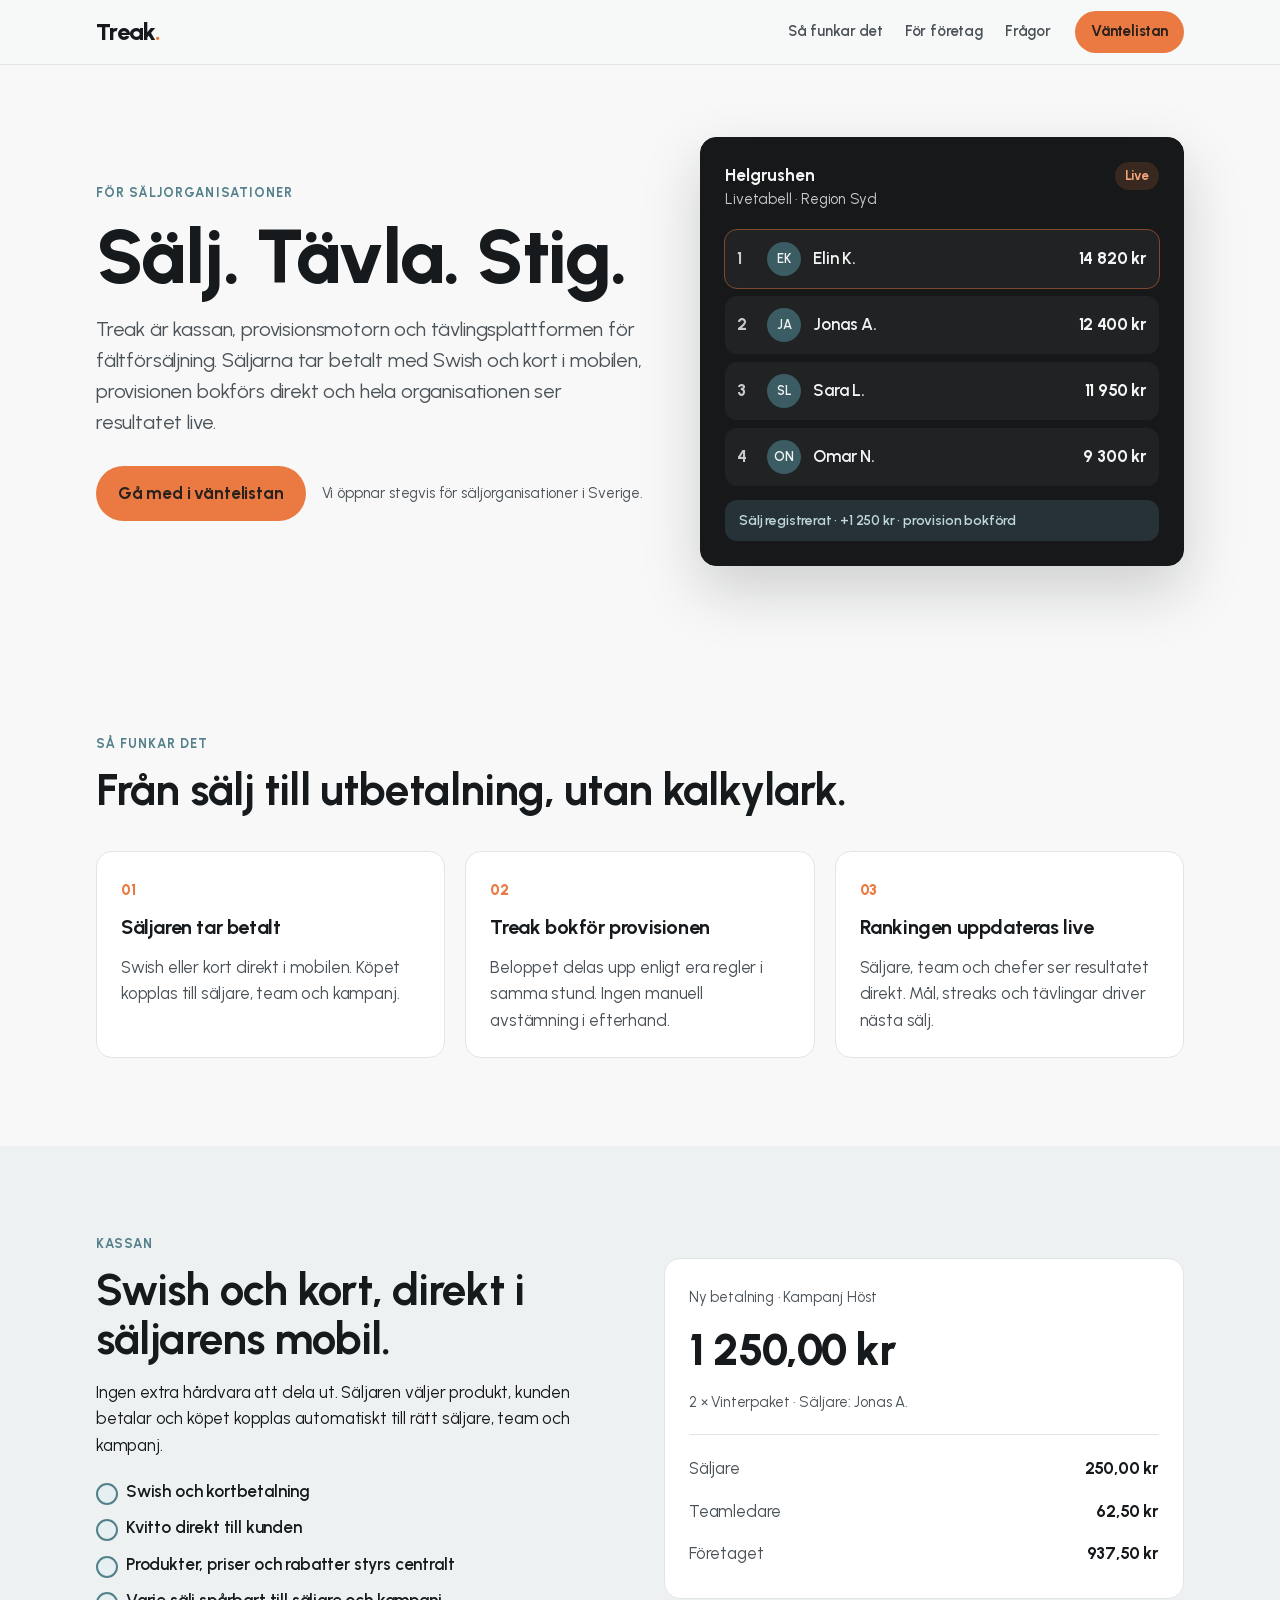
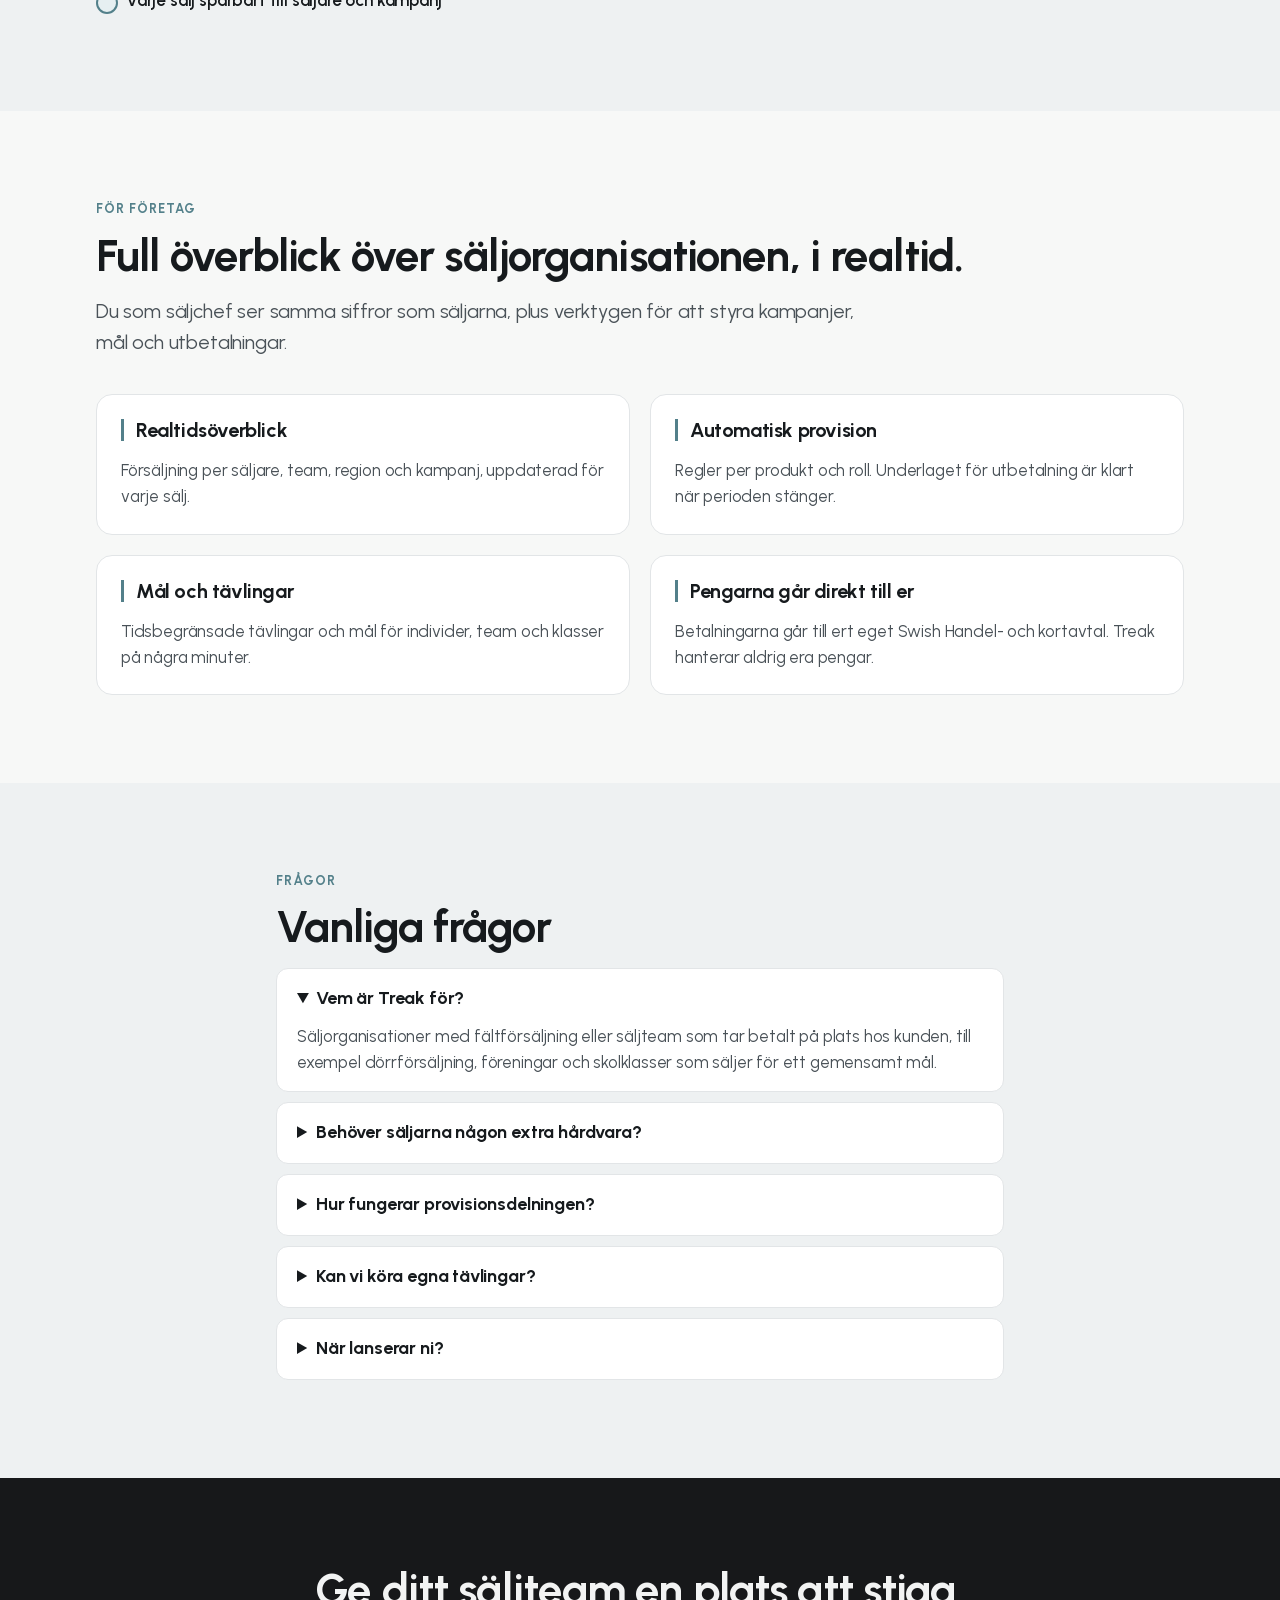
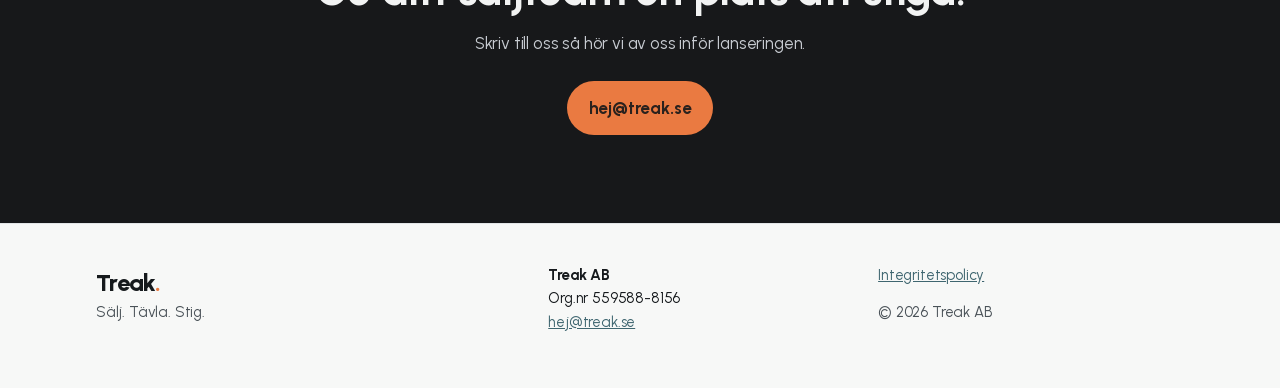
==== index.html @ 94009ffd "treak.se: landing page and privacy policy Co-Authored-By: Claude Opus 5.5 <noreply@anthropic.com>" ====
<!doctype html>
<html lang="sv">
<head>
<meta charset="utf-8">
<meta name="viewport" content="width=device-width, initial-scale=1">
<title>Treak – Sälj. Tävla. Stig.</title>
<meta name="description" content="Treak är kassan, provisionsmotorn och tävlingsplattformen för fältförsäljning. Swish och kort i säljarens mobil, provision som bokförs direkt och resultat live.">
<link rel="icon" href="favicon.svg" type="image/svg+xml">
<link rel="stylesheet" href="style.css">
</head>
<body>
<header class="top">
  <div class="wrap nav">
    <a class="logo" href="./">Treak<span>.</span></a>
    <nav aria-label="Huvudmeny">
      <a href="#sa-funkar-det">Så funkar det</a>
      <a href="#for-foretag">För företag</a>
      <a href="#fragor">Frågor</a>
    </nav>
    <a class="btn small" href="mailto:hej@treak.se?subject=V%C3%A4ntelistan">Väntelistan</a>
  </div>
</header>

<main>
  <section class="hero">
    <div class="wrap hero-grid">
      <div>
        <p class="eyebrow">För säljorganisationer</p>
        <h1>Sälj. Tävla. Stig.</h1>
        <p class="lead">Treak är kassan, provisionsmotorn och tävlingsplattformen för fältförsäljning. Säljarna tar betalt med Swish och kort i mobilen, provisionen bokförs direkt och hela organisationen ser resultatet live.</p>
        <div class="cta-row">
          <a class="btn" href="mailto:hej@treak.se?subject=V%C3%A4ntelistan">Gå med i väntelistan</a>
          <span class="muted">Vi öppnar stegvis för säljorganisationer i Sverige.</span>
        </div>
      </div>
      <div class="card board" aria-label="Exempel på en livetabell">
        <div class="board-head">
          <div>
            <strong>Helgrushen</strong>
            <span class="muted">Livetabell · Region Syd</span>
          </div>
          <span class="live">Live</span>
        </div>
        <ol>
          <li><span class="av">EK</span>Elin K.<b>14 820 kr</b></li>
          <li><span class="av">JA</span>Jonas A.<b>12 400 kr</b></li>
          <li><span class="av">SL</span>Sara L.<b>11 950 kr</b></li>
          <li><span class="av">ON</span>Omar N.<b>9 300 kr</b></li>
        </ol>
        <p class="toast">Sälj registrerat · +1 250 kr · provision bokförd</p>
      </div>
    </div>
  </section>

  <section id="sa-funkar-det" class="section">
    <div class="wrap">
      <p class="eyebrow">Så funkar det</p>
      <h2>Från sälj till utbetalning, utan kalkylark.</h2>
      <div class="grid3">
        <article class="card step"><span class="n">01</span><h3>Säljaren tar betalt</h3><p>Swish eller kort direkt i mobilen. Köpet kopplas till säljare, team och kampanj.</p></article>
        <article class="card step"><span class="n">02</span><h3>Treak bokför provisionen</h3><p>Beloppet delas upp enligt era regler i samma stund. Ingen manuell avstämning i efterhand.</p></article>
        <article class="card step"><span class="n">03</span><h3>Rankingen uppdateras live</h3><p>Säljare, team och chefer ser resultatet direkt. Mål, streaks och tävlingar driver nästa sälj.</p></article>
      </div>
    </div>
  </section>

  <section class="section alt">
    <div class="wrap split">
      <div>
        <p class="eyebrow">Kassan</p>
        <h2>Swish och kort, direkt i säljarens mobil.</h2>
        <p>Ingen extra hårdvara att dela ut. Säljaren väljer produkt, kunden betalar och köpet kopplas automatiskt till rätt säljare, team och kampanj.</p>
        <ul class="checks">
          <li>Swish och kortbetalning</li>
          <li>Kvitto direkt till kunden</li>
          <li>Produkter, priser och rabatter styrs centralt</li>
          <li>Varje sälj spårbart till säljare och kampanj</li>
        </ul>
      </div>
      <div class="card pay" aria-label="Exempel på en betalning">
        <span class="muted">Ny betalning · Kampanj Höst</span>
        <p class="amount">1 250,00 kr</p>
        <span class="muted">2 × Vinterpaket · Säljare: Jonas A.</span>
        <div class="split-list">
          <div><span>Säljare</span><b>250,00 kr</b></div>
          <div><span>Teamledare</span><b>62,50 kr</b></div>
          <div><span>Företaget</span><b>937,50 kr</b></div>
        </div>
      </div>
    </div>
  </section>

  <section id="for-foretag" class="section">
    <div class="wrap">
      <p class="eyebrow">För företag</p>
      <h2>Full överblick över säljorganisationen, i realtid.</h2>
      <p class="lead narrow">Du som säljchef ser samma siffror som säljarna, plus verktygen för att styra kampanjer, mål och utbetalningar.</p>
      <div class="grid2">
        <article class="card feat"><h3>Realtidsöverblick</h3><p>Försäljning per säljare, team, region och kampanj, uppdaterad för varje sälj.</p></article>
        <article class="card feat"><h3>Automatisk provision</h3><p>Regler per produkt och roll. Underlaget för utbetalning är klart när perioden stänger.</p></article>
        <article class="card feat"><h3>Mål och tävlingar</h3><p>Tidsbegränsade tävlingar och mål för individer, team och klasser på några minuter.</p></article>
        <article class="card feat"><h3>Pengarna går direkt till er</h3><p>Betalningarna går till ert eget Swish Handel- och kortavtal. Treak hanterar aldrig era pengar.</p></article>
      </div>
    </div>
  </section>

  <section id="fragor" class="section alt">
    <div class="wrap narrow">
      <p class="eyebrow">Frågor</p>
      <h2>Vanliga frågor</h2>
      <details open><summary>Vem är Treak för?</summary><p>Säljorganisationer med fältförsäljning eller säljteam som tar betalt på plats hos kunden, till exempel dörrförsäljning, föreningar och skolklasser som säljer för ett gemensamt mål.</p></details>
      <details><summary>Behöver säljarna någon extra hårdvara?</summary><p>Nej. Kassan körs i säljarens mobil och tar emot Swish och kort.</p></details>
      <details><summary>Hur fungerar provisionsdelningen?</summary><p>Ni sätter upp regler per produkt, team eller kampanj. Varje sälj bokförs direkt och provisionen fördelas automatiskt enligt reglerna.</p></details>
      <details><summary>Kan vi köra egna tävlingar?</summary><p>Ja. Ni skapar tidsbegränsade tävlingar och mål, och rankingen uppdateras live i appen.</p></details>
      <details><summary>När lanserar ni?</summary><p>Vi öppnar stegvis för säljorganisationer i Sverige under 2027. Hör av dig så kontaktar vi dig.</p></details>
    </div>
  </section>

  <section class="section cta">
    <div class="wrap narrow center">
      <h2>Ge ditt säljteam en plats att stiga.</h2>
      <p>Skriv till oss så hör vi av oss inför lanseringen.</p>
      <a class="btn" href="mailto:hej@treak.se?subject=V%C3%A4ntelistan">hej@treak.se</a>
    </div>
  </section>
</main>

<footer class="foot">
  <div class="wrap foot-grid">
    <div>
      <a class="logo" href="./">Treak<span>.</span></a>
      <p class="muted">Sälj. Tävla. Stig.</p>
    </div>
    <div>
      <p><strong>Treak AB</strong><br>Org.nr 559588-8156<br><a href="mailto:hej@treak.se">hej@treak.se</a></p>
    </div>
    <div>
      <p><a href="integritetspolicy.html">Integritetspolicy</a></p>
      <p class="muted">© 2026 Treak AB</p>
    </div>
  </div>
</footer>
</body>
</html>
---- style.css ----
@font-face {
  font-family: "Urbanist";
  font-style: normal;
  font-weight: 400 800;
  font-display: swap;
  src: url("fonts/urbanist-latin.woff2") format("woff2");
}

:root {
  --bg: #F7F8F7;
  --surface: #FFFFFF;
  --text: #161A1D;
  --text-2: #4A5258;
  --border: #E2E5E7;
  --teal: #53808A;
  --teal-dark: #3F6670;
  --teal-light: #E6EFF1;
  --amber: #EA7A41;
  --olive: #7C8F72;
  --dark: #17181A;
  --dark-2: #202224;
  --radius: 16px;
}

* { box-sizing: border-box; }
html { scroll-behavior: smooth; }
body {
  margin: 0;
  background: var(--bg);
  color: var(--text);
  font-family: "Urbanist", system-ui, -apple-system, sans-serif;
  font-size: 17px;
  line-height: 1.55;
  letter-spacing: -0.01em;
  font-variant-numeric: tabular-nums;
}
a { color: var(--teal-dark); }
h1, h2, h3 { letter-spacing: -0.02em; line-height: 1.1; margin: 0 0 16px; }
h1 { font-size: clamp(44px, 8vw, 76px); font-weight: 800; }
h2 { font-size: clamp(30px, 4.5vw, 44px); font-weight: 700; }
h3 { font-size: 20px; font-weight: 700; }
p { margin: 0 0 14px; }

.wrap { max-width: 1120px; margin: 0 auto; padding: 0 16px; }
.narrow { max-width: 760px; }
.center { text-align: center; }
.muted { color: var(--text-2); font-size: 15px; }
.eyebrow { color: var(--teal); font-weight: 700; text-transform: uppercase; letter-spacing: 0.08em; font-size: 13px; margin-bottom: 12px; }
.lead { font-size: 20px; color: var(--text-2); }

.top { position: sticky; top: 0; z-index: 10; background: rgba(247, 248, 248, 0.92); backdrop-filter: blur(8px); border-bottom: 1px solid var(--border); }
.nav { display: flex; align-items: center; gap: 24px; height: 64px; }
.nav nav { display: flex; gap: 22px; margin-left: auto; }
.nav nav a { color: var(--text-2); text-decoration: none; font-weight: 600; font-size: 15px; }
.nav nav a:hover { color: var(--text); }
.logo { font-weight: 800; font-size: 24px; color: var(--text); text-decoration: none; letter-spacing: -0.03em; }
.logo span { color: var(--amber); }

.btn { display: inline-block; background: var(--amber); color: #2A211D; font-weight: 700; text-decoration: none; padding: 14px 22px; border-radius: 999px; }
.btn:hover { background: #F08A55; color: #2A211D; }
.btn.small { padding: 9px 16px; font-size: 15px; }

.hero { padding: 72px 0 80px; }
.hero-grid { display: grid; grid-template-columns: 1.15fr 1fr; gap: 48px; align-items: center; }
.cta-row { display: flex; flex-wrap: wrap; align-items: center; gap: 16px; margin-top: 28px; }

.card { background: var(--surface); border: 1px solid var(--border); border-radius: var(--radius); padding: 24px; }

.board { background: var(--dark); border-color: var(--dark); color: #F2F3F3; box-shadow: 0 24px 60px rgba(23, 24, 26, 0.18); }
.board .muted { color: #C7CBD1; display: block; }
.board-head { display: flex; justify-content: space-between; align-items: flex-start; margin-bottom: 18px; }
.live { background: rgba(234, 122, 65, 0.16); color: #F5A57C; font-weight: 700; font-size: 13px; padding: 4px 10px; border-radius: 999px; }
.board ol { list-style: none; margin: 0; padding: 0; counter-reset: r; }
.board li { counter-increment: r; display: flex; align-items: center; gap: 12px; padding: 12px; border-radius: 12px; background: var(--dark-2); margin-bottom: 8px; font-weight: 600; }
.board li::before { content: counter(r); width: 18px; color: #C7CBD1; font-weight: 700; }
.board li:first-child { outline: 1px solid rgba(234, 122, 65, 0.5); }
.board li b { margin-left: auto; }
.av { width: 34px; height: 34px; border-radius: 50%; background: #3B5C63; display: grid; place-items: center; font-size: 13px; }
.toast { margin: 14px 0 0; background: rgba(83, 128, 138, 0.25); color: #BFD7DC; padding: 10px 14px; border-radius: 12px; font-size: 14px; font-weight: 600; }

.section { padding: 88px 0; }
.section.alt { background: #EEF1F2; }
.grid3 { display: grid; grid-template-columns: repeat(3, 1fr); gap: 20px; margin-top: 36px; }
.grid2 { display: grid; grid-template-columns: repeat(2, 1fr); gap: 20px; margin-top: 36px; }
.step .n { display: inline-block; color: var(--amber); font-weight: 800; font-size: 15px; margin-bottom: 14px; }
.step p, .feat p { color: var(--text-2); margin: 0; }
.feat h3 { border-left: 3px solid var(--teal); padding-left: 12px; }

.split { display: grid; grid-template-columns: 1fr 1fr; gap: 48px; align-items: center; }
.checks { list-style: none; padding: 0; margin: 20px 0 0; }
.checks li { padding-left: 30px; position: relative; margin-bottom: 10px; font-weight: 600; }
.checks li::before { content: ""; position: absolute; left: 0; top: 5px; width: 18px; height: 18px; border-radius: 50%; background: var(--teal-light); border: 2px solid var(--teal); }
.pay .amount { font-size: 44px; font-weight: 800; margin: 6px 0 4px; letter-spacing: -0.03em; }
.split-list { margin-top: 20px; border-top: 1px solid var(--border); padding-top: 12px; }
.split-list div { display: flex; justify-content: space-between; padding: 8px 0; color: var(--text-2); }
.split-list b { color: var(--text); }

details { background: var(--surface); border: 1px solid var(--border); border-radius: 12px; padding: 16px 20px; margin-bottom: 10px; }
summary { cursor: pointer; font-weight: 700; font-size: 18px; }
details p { margin: 10px 0 0; color: var(--text-2); }

.cta { background: var(--dark); color: #F2F3F3; }
.cta p { color: #C7CBD1; margin-bottom: 24px; }

.foot { padding: 40px 0; border-top: 1px solid var(--border); font-size: 15px; }
.foot-grid { display: grid; grid-template-columns: 1.4fr 1fr 1fr; gap: 24px; }

.doc { padding: 56px 0 80px; }
.doc h1 { font-size: clamp(34px, 6vw, 48px); }
.doc h2 { font-size: 24px; margin-top: 36px; }
.doc ul { padding-left: 22px; }
.doc li { margin-bottom: 6px; }

@media (max-width: 860px) {
  .hero-grid, .split { grid-template-columns: 1fr; gap: 36px; }
  .grid3, .grid2 { grid-template-columns: 1fr; }
  .nav nav { display: none; }
  .nav .btn { margin-left: auto; }
  .hero { padding: 48px 0 56px; }
  .section { padding: 64px 0; }
  .foot-grid { grid-template-columns: 1fr; }
}
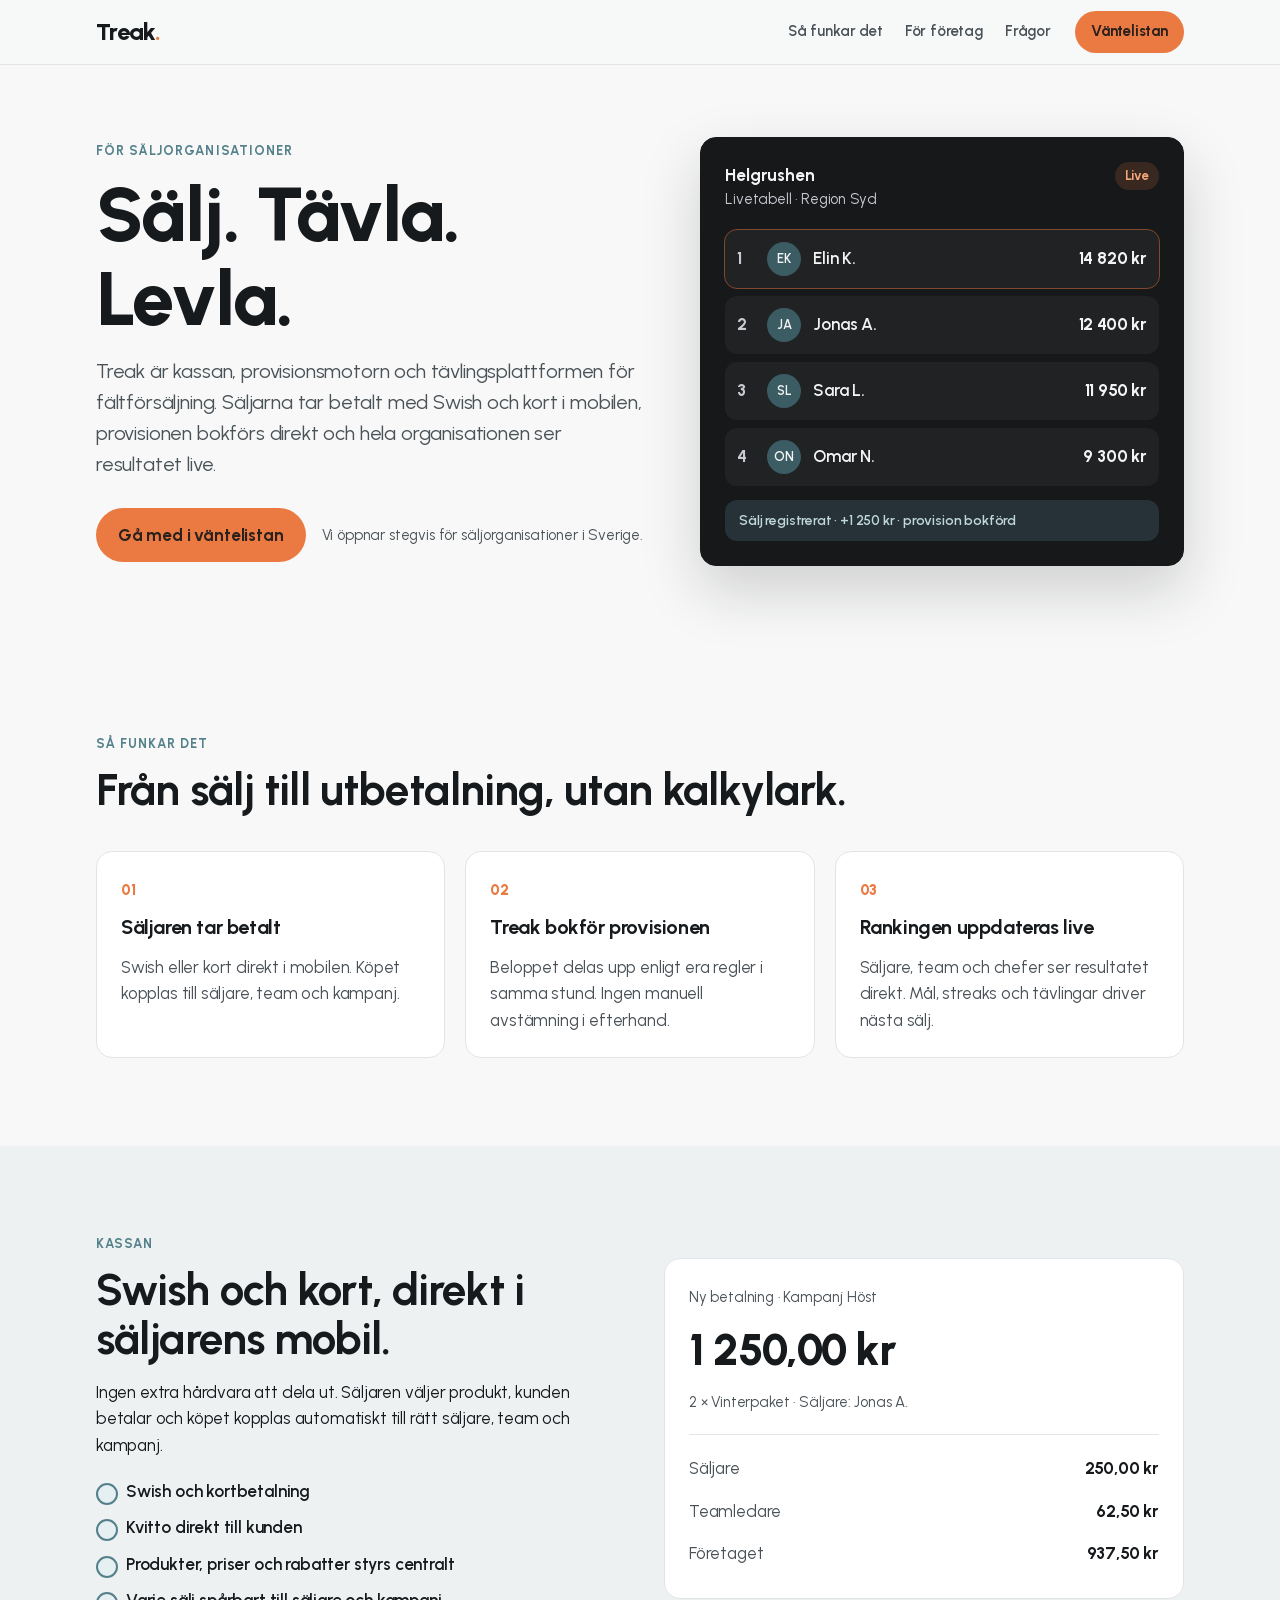
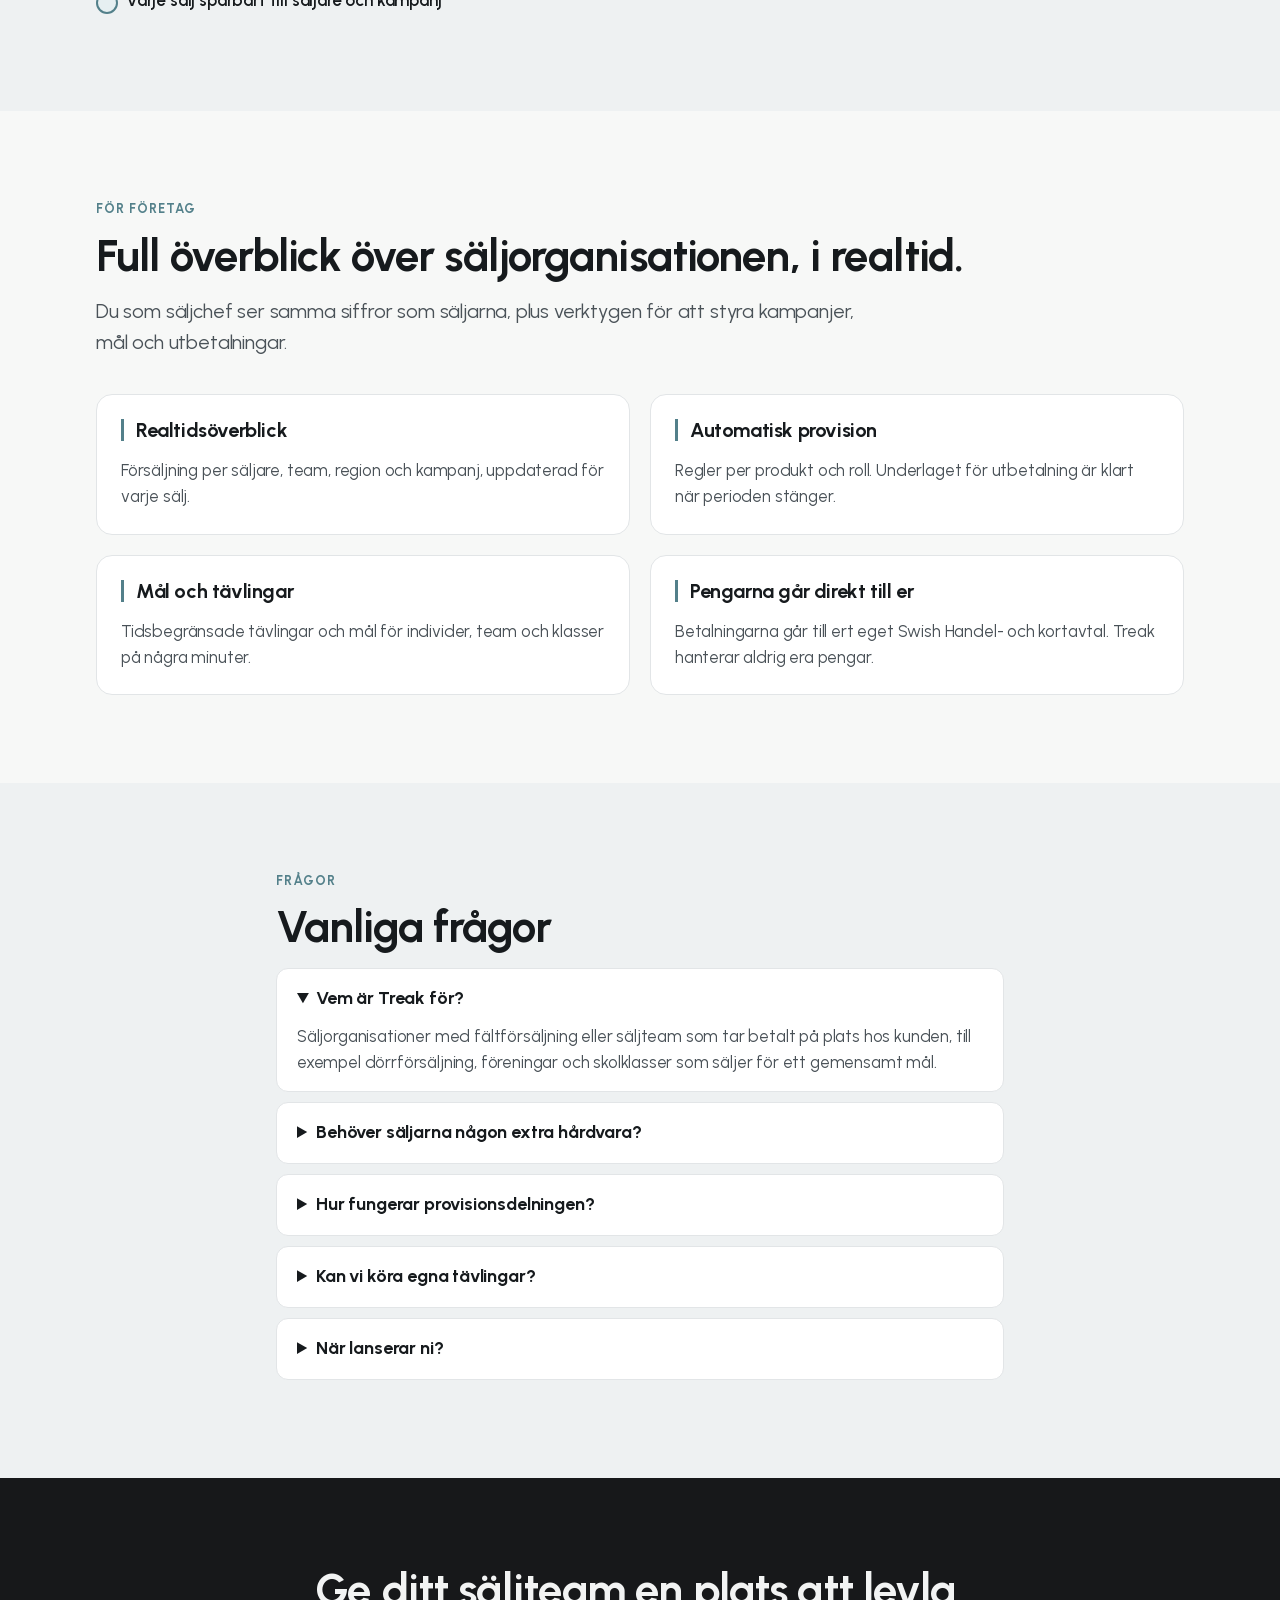
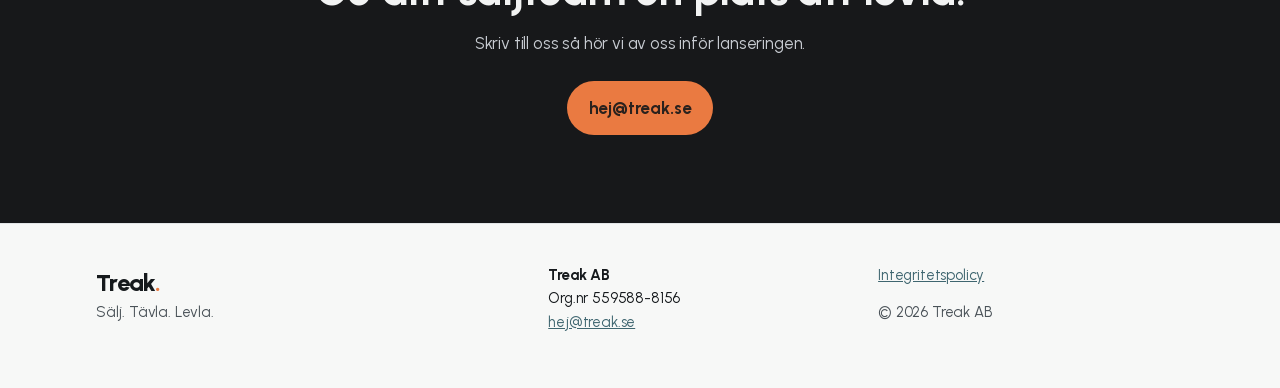
==== commit 445bc9ef: "Tagline: Sälj. Tävla. Levla. Co-Authored-By: Claude Opus 5.5 <noreply@anthropic.com>" ====
--- a/index.html
+++ b/index.html
@@ -3,7 +3,7 @@
 <head>
 <meta charset="utf-8">
 <meta name="viewport" content="width=device-width, initial-scale=1">
-<title>Treak – Sälj. Tävla. Stig.</title>
+<title>Treak – Sälj. Tävla. Levla.</title>
 <meta name="description" content="Treak är kassan, provisionsmotorn och tävlingsplattformen för fältförsäljning. Swish och kort i säljarens mobil, provision som bokförs direkt och resultat live.">
 <link rel="icon" href="favicon.svg" type="image/svg+xml">
 <link rel="stylesheet" href="style.css">
@@ -26,7 +26,7 @@
     <div class="wrap hero-grid">
       <div>
         <p class="eyebrow">För säljorganisationer</p>
-        <h1>Sälj. Tävla. Stig.</h1>
+        <h1>Sälj. Tävla. Levla.</h1>
         <p class="lead">Treak är kassan, provisionsmotorn och tävlingsplattformen för fältförsäljning. Säljarna tar betalt med Swish och kort i mobilen, provisionen bokförs direkt och hela organisationen ser resultatet live.</p>
         <div class="cta-row">
           <a class="btn" href="mailto:hej@treak.se?subject=V%C3%A4ntelistan">Gå med i väntelistan</a>
@@ -118,7 +118,7 @@
 
   <section class="section cta">
     <div class="wrap narrow center">
-      <h2>Ge ditt säljteam en plats att stiga.</h2>
+      <h2>Ge ditt säljteam en plats att levla.</h2>
       <p>Skriv till oss så hör vi av oss inför lanseringen.</p>
       <a class="btn" href="mailto:hej@treak.se?subject=V%C3%A4ntelistan">hej@treak.se</a>
     </div>
@@ -129,7 +129,7 @@
   <div class="wrap foot-grid">
     <div>
       <a class="logo" href="./">Treak<span>.</span></a>
-      <p class="muted">Sälj. Tävla. Stig.</p>
+      <p class="muted">Sälj. Tävla. Levla.</p>
     </div>
     <div>
       <p><strong>Treak AB</strong><br>Org.nr 559588-8156<br><a href="mailto:hej@treak.se">hej@treak.se</a></p>
